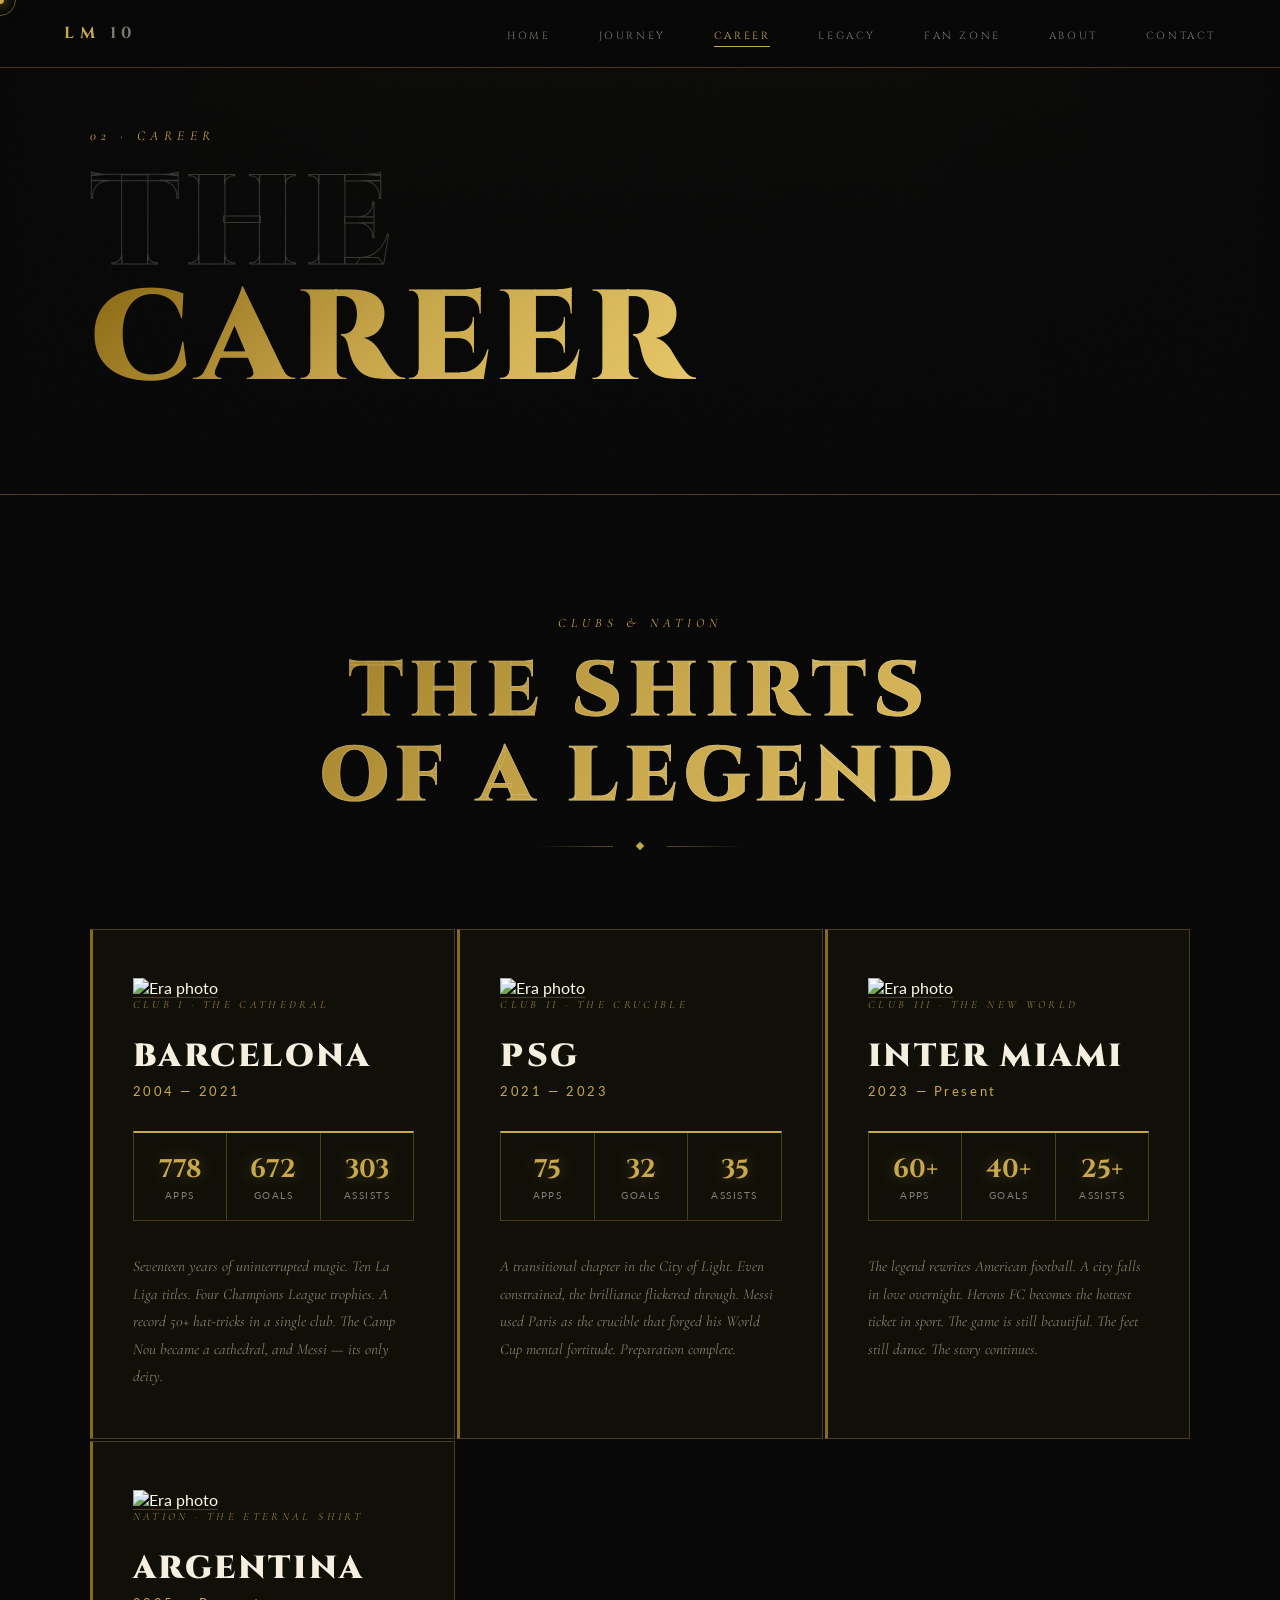
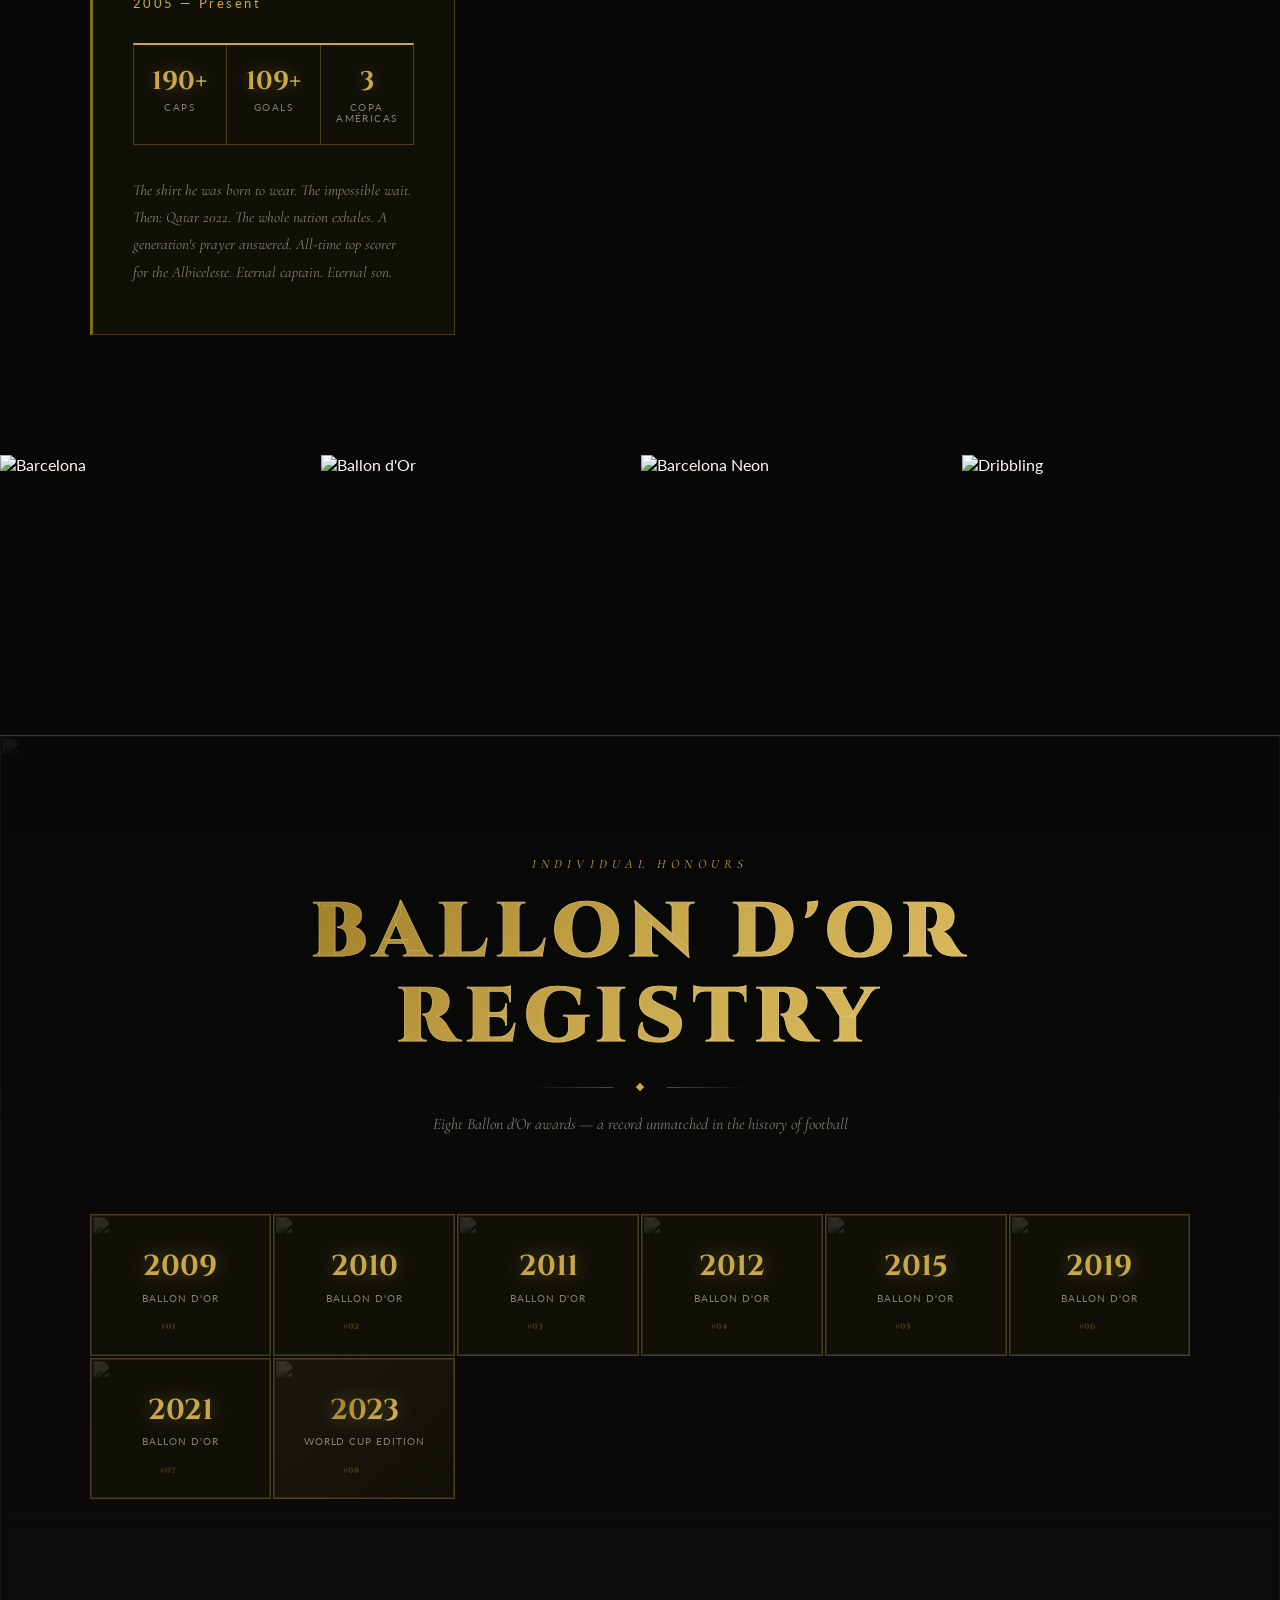
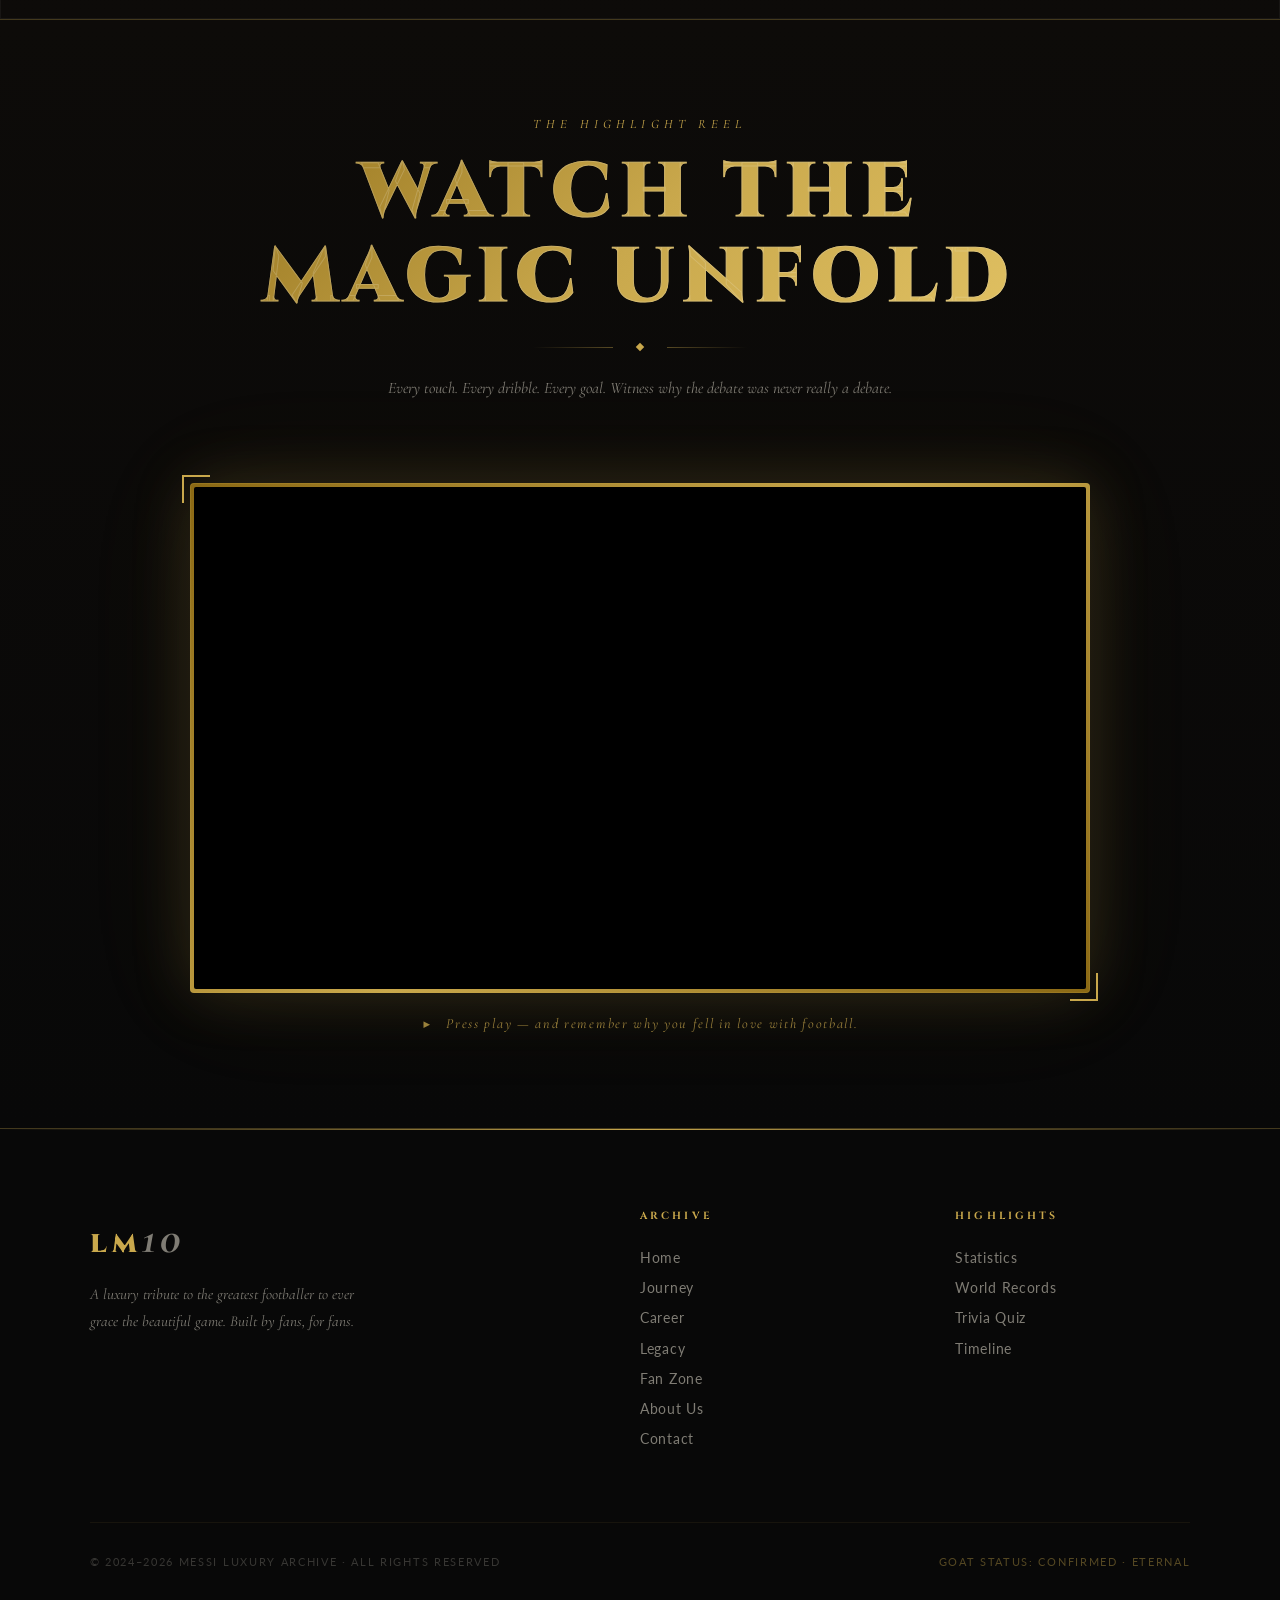
==== career.html @ ee9413f3 "Add files via upload" ====
<!DOCTYPE html>
<html lang="en">
<head>
<meta charset="UTF-8">
<meta name="viewport" content="width=device-width, initial-scale=1.0">
<title>Career — MESSI: The Eternal King</title>
<link rel="preconnect" href="https://fonts.googleapis.com">
<link rel="preconnect" href="https://fonts.gstatic.com" crossorigin>
<link rel="stylesheet" href="style.css">
<style>
/* ── PAGE HERO ─────────────────────────────────── */
.page-hero {
  min-height: 55vh;
  display: flex;
  align-items: flex-end;
  padding: 120px 7% 6rem;
  position: relative;
  background: linear-gradient(180deg, rgba(201,168,76,0.04) 0%, transparent 100%);
  border-bottom: 1px solid var(--gold-border);
}
.page-hero::before {
  content: 'II';
  position: absolute;
  bottom: -0.15em; left: 5%;
  font-family: var(--ff-heading);
  font-size: 28vw;
  font-weight: 900;
  color: transparent;
  -webkit-text-stroke: 1px rgba(201,168,76,0.04);
  line-height: 1;
  pointer-events: none;
}
.page-hero-inner { position: relative; z-index: 2; }
.page-eyebrow {
  font-family: var(--ff-display);
  font-style: italic;
  font-size: 0.85rem;
  color: var(--gold);
  letter-spacing: 0.4em;
  text-transform: uppercase;
  display: block;
  margin-bottom: 1.5rem;
}
.page-title {
  font-family: var(--ff-heading);
  font-size: clamp(3.5rem, 10vw, 9rem);
  font-weight: 900;
  letter-spacing: 0.05em;
  text-transform: uppercase;
  line-height: 0.9;
}
.page-title span {
  display: block;
  background: linear-gradient(135deg, var(--gold-deep), var(--gold), var(--gold-bright));
  -webkit-background-clip: text;
  -webkit-text-fill-color: transparent;
  background-clip: text;
}
.page-title .outline {
  background: none;
  -webkit-text-fill-color: transparent;
  -webkit-text-stroke: 1px rgba(245,239,223,0.2);
}

/* ── CLUBS GRID ─────────────────────────────────── */
.clubs-section { background: var(--obsidian); }
.clubs-grid {
  display: grid;
  grid-template-columns: repeat(auto-fit, minmax(300px, 1fr));
  gap: 2px;
}
.club-card {
  background: var(--panel);
  border: 1px solid var(--gold-border);
  border-left: 3px solid var(--gold-deep);
  padding: 3rem 2.5rem;
  position: relative;
  overflow: hidden;
  transition: var(--transition);
}
.club-card::before {
  content: '';
  position: absolute;
  inset: 0;
  background: linear-gradient(135deg, rgba(201,168,76,0.05) 0%, transparent 50%);
  opacity: 0;
  transition: opacity 0.45s;
}
.club-card::after {
  content: '';
  position: absolute;
  left: 0; top: 0; bottom: 0;
  width: 6px;
  background: linear-gradient(180deg, var(--gold-deep), var(--gold-bright));
  transform: scaleY(0);
  transform-origin: top;
  transition: transform 0.5s ease;
}
.club-card:hover { transform: translateX(5px); border-color: rgba(201,168,76,0.4); }
.club-card:hover::before { opacity: 1; }
.club-card:hover::after { transform: scaleY(1); }
.club-badge {
  font-family: var(--ff-display);
  font-style: italic;
  font-size: 0.7rem;
  color: var(--gold);
  letter-spacing: 0.3em;
  text-transform: uppercase;
  display: block;
  margin-bottom: 1.5rem;
  opacity: 0.7;
}
.club-name {
  font-family: var(--ff-heading);
  font-size: 2rem;
  font-weight: 900;
  letter-spacing: 0.08em;
  color: var(--ivory);
  text-transform: uppercase;
  margin-bottom: 0.3rem;
}
.club-years {
  font-family: var(--ff-body);
  font-size: 0.8rem;
  color: var(--gold);
  letter-spacing: 0.2em;
  margin-bottom: 2rem;
}
.club-stats {
  display: flex;
  gap: 0;
  margin-bottom: 2rem;
  border: 1px solid var(--gold-border);
  border-top: 2px solid var(--gold);
}
.club-stat {
  flex: 1;
  text-align: center;
  padding: 1.2rem 0.5rem;
  border-right: 1px solid var(--gold-border);
}
.club-stat:last-child { border-right: none; }
.cs-val {
  font-family: var(--ff-heading);
  font-size: 1.6rem;
  font-weight: 700;
  color: var(--gold);
  display: block;
  filter: drop-shadow(0 0 8px rgba(201,168,76,0.3));
}
.cs-lbl {
  font-family: var(--ff-body);
  font-size: 0.6rem;
  color: var(--ivory-dim);
  letter-spacing: 0.15em;
  text-transform: uppercase;
  display: block;
  margin-top: 0.2rem;
}
.club-desc {
  font-family: var(--ff-display);
  font-style: italic;
  font-size: 0.95rem;
  color: var(--ivory-dim);
  line-height: 1.8;
}

/* ── AWARDS SECTION ─────────────────────────────── */
.awards-section {
  background: linear-gradient(180deg, var(--obsidian) 0%, var(--deep) 100%);
  border-top: 1px solid var(--gold-border);
}
.awards-matrix {
  display: grid;
  grid-template-columns: repeat(auto-fill, minmax(160px, 1fr));
  gap: 2px;
  margin-top: 1rem;
}
.award-cell {
  background: var(--panel);
  border: 1px solid var(--gold-border);
  padding: 2rem 1.5rem;
  text-align: center;
  position: relative;
  transition: var(--transition);
  overflow: hidden;
}
.award-cell::before {
  content: '';
  position: absolute;
  inset: 0;
  background: linear-gradient(135deg, rgba(201,168,76,0.08) 0%, transparent 60%);
  opacity: 0;
  transition: opacity 0.4s;
}
.award-cell:hover {
  border-color: var(--gold);
  box-shadow: 0 0 40px rgba(201,168,76,0.12);
  transform: translateY(-4px);
}
.award-cell:hover::before { opacity: 1; }
.award-year {
  font-family: var(--ff-heading);
  font-size: 1.8rem;
  font-weight: 700;
  color: var(--gold);
  display: block;
  filter: drop-shadow(0 0 10px rgba(201,168,76,0.4));
}
.award-name {
  font-family: var(--ff-body);
  font-size: 0.6rem;
  color: var(--ivory-dim);
  letter-spacing: 0.1em;
  text-transform: uppercase;
  display: block;
  margin-top: 0.4rem;
}
.award-num {
  position: absolute;
  top: 0.6rem; right: 0.8rem;
  font-family: var(--ff-heading);
  font-size: 0.5rem;
  color: rgba(201,168,76,0.25);
  font-weight: 900;
}
.award-cell.special {
  background: linear-gradient(135deg, rgba(201,168,76,0.08) 0%, var(--panel) 100%);
}
.award-cell.special .award-year {
  background: linear-gradient(135deg, var(--gold-deep), var(--gold-bright));
  -webkit-background-clip: text;
  -webkit-text-fill-color: transparent;
  background-clip: text;
}
.award-bg-img {
  position: absolute;
  inset: 0;
  width: 100%;
  height: 100%;
  object-fit: cover;
  object-position: center top;
  opacity: 0.12;
  filter: grayscale(40%) contrast(1.1);
  transition: opacity 0.4s;
  z-index: 0;
}
.award-cell:hover .award-bg-img { opacity: 0.22; }
.award-cell .award-year,
.award-cell .award-name,
.award-cell .award-num { position: relative; z-index: 1; }

@media (max-width: 768px) {
  .clubs-grid { grid-template-columns: 1fr; }
  .awards-matrix { grid-template-columns: repeat(auto-fill, minmax(120px, 1fr)); }
}

/* ── VIDEO SECTION ──────────────────────────────────────────── */
.video-section {
  background: linear-gradient(180deg, var(--deep) 0%, var(--obsidian) 100%);
  border-top: 1px solid var(--gold-border);
  padding: 6rem 7%;
}

.video-sub {
  font-family: var(--ff-display);
  font-style: italic;
  font-size: 1rem;
  color: var(--ivory-dim);
  margin-top: 1.5rem;
  max-width: 560px;
  margin-left: auto;
  margin-right: auto;
  text-align: center;
  line-height: 1.8;
}

.video-wrapper {
  max-width: 900px;
  margin: 3.5rem auto 0;
}

.video-frame-border {
  position: relative;
  padding: 4px;                              /* gold border gap */
  background: linear-gradient(135deg, var(--gold-deep), var(--gold), var(--gold-deep));
  border-radius: 4px;
  box-shadow:
    0 0 60px rgba(201,168,76,0.18),
    0 0 120px rgba(201,168,76,0.07),
    inset 0 0 0 1px rgba(201,168,76,0.2);
}

.video-frame-border::before {                /* corner accent — top-left */
  content: '';
  position: absolute;
  top: -8px; left: -8px;
  width: 28px; height: 28px;
  border-top: 2px solid var(--gold);
  border-left: 2px solid var(--gold);
}
.video-frame-border::after {                 /* corner accent — bottom-right */
  content: '';
  position: absolute;
  bottom: -8px; right: -8px;
  width: 28px; height: 28px;
  border-bottom: 2px solid var(--gold);
  border-right: 2px solid var(--gold);
}

.video-frame-border iframe {
  display: block;
  width: 100%;
  aspect-ratio: 16 / 9;
  background: #000;
  border-radius: 2px;
}

.video-caption {
  font-family: var(--ff-display);
  font-style: italic;
  font-size: 0.88rem;
  color: var(--gold);
  letter-spacing: 0.12em;
  text-align: center;
  margin-top: 1.4rem;
  opacity: 0.75;
}

@media (max-width: 768px) {
  .video-section { padding: 4rem 5%; }
}
</style>
</head>
<body>

<div id="lux-cursor"></div>
<div id="lux-cursor-ring"></div>

<nav id="main-nav">
  <a href="index.html" class="nav-brand">LM <em>10</em></a>
  <ul class="nav-links" id="nav-links">
    <li><a href="index.html">Home</a></li>
    <li><a href="journey.html">Journey</a></li>
    <li><a href="career.html" class="active">Career</a></li>
    <li><a href="legacy.html">Legacy</a></li>
    <li><a href="fanzone.html">Fan Zone</a></li>
    <li><a href="about.html">About</a></li>
    <li><a href="contact.html">Contact</a></li>
  </ul>
  <button class="nav-toggle" id="nav-toggle" aria-label="Menu">
    <svg fill="none" viewBox="0 0 24 24"><path stroke-linecap="round" stroke-linejoin="round" stroke-width="2" d="M4 6h16M4 12h16M4 18h16"/></svg>
  </button>
</nav>

<!-- Page Hero -->
<div class="page-hero">
  <div class="page-hero-img">
    <img src="assets/images/barcelona-jersey-display.jpg" alt="" aria-hidden="true">
  </div>
  <div class="page-hero-inner">
    <span class="page-eyebrow">02 · Career</span>
    <h1 class="page-title">
      <span class="outline">The</span>
      <span>Career</span>
    </h1>
  </div>
</div>

<!-- Clubs -->
<section class="clubs-section">
  <div class="section-header reveal">
    <span class="section-number">Clubs & Nation</span>
    <h2 class="section-title">The Shirts<br>of a Legend<div class="fill-text">The Shirts<br>of a Legend</div></h2>
    <div class="ornament-divider"><div class="orn-line"></div><div class="orn-diamond"></div><div class="orn-line"></div></div>
  </div>

  <div class="clubs-grid">
    <div class="club-card reveal">
      <img src="assets/images/messi-barcelona-celebration.jpg" alt="Era photo" class="club-photo" loading="lazy">

      <span class="club-badge">Club I · The Cathedral</span>
      <div class="club-name">Barcelona</div>
      <div class="club-years">2004 — 2021</div>
      <div class="club-stats">
        <div class="club-stat"><span class="cs-val">778</span><span class="cs-lbl">Apps</span></div>
        <div class="club-stat"><span class="cs-val">672</span><span class="cs-lbl">Goals</span></div>
        <div class="club-stat"><span class="cs-val">303</span><span class="cs-lbl">Assists</span></div>
      </div>
      <p class="club-desc">Seventeen years of uninterrupted magic. Ten La Liga titles. Four Champions League trophies. A record 50+ hat-tricks in a single club. The Camp Nou became a cathedral, and Messi — its only deity.</p>
    </div>

    <div class="club-card reveal">
      <img src="assets/images/messi-psg.jpg" alt="Era photo" class="club-photo" loading="lazy">

      <span class="club-badge">Club II · The Crucible</span>
      <div class="club-name">PSG</div>
      <div class="club-years">2021 — 2023</div>
      <div class="club-stats">
        <div class="club-stat"><span class="cs-val">75</span><span class="cs-lbl">Apps</span></div>
        <div class="club-stat"><span class="cs-val">32</span><span class="cs-lbl">Goals</span></div>
        <div class="club-stat"><span class="cs-val">35</span><span class="cs-lbl">Assists</span></div>
      </div>
      <p class="club-desc">A transitional chapter in the City of Light. Even constrained, the brilliance flickered through. Messi used Paris as the crucible that forged his World Cup mental fortitude. Preparation complete.</p>
    </div>

    <div class="club-card reveal">
      <img src="assets/images/messi-inter-miami.webp" alt="Era photo" class="club-photo" loading="lazy">

      <span class="club-badge">Club III · The New World</span>
      <div class="club-name">Inter Miami</div>
      <div class="club-years">2023 — Present</div>
      <div class="club-stats">
        <div class="club-stat"><span class="cs-val">60+</span><span class="cs-lbl">Apps</span></div>
        <div class="club-stat"><span class="cs-val">40+</span><span class="cs-lbl">Goals</span></div>
        <div class="club-stat"><span class="cs-val">25+</span><span class="cs-lbl">Assists</span></div>
      </div>
      <p class="club-desc">The legend rewrites American football. A city falls in love overnight. Herons FC becomes the hottest ticket in sport. The game is still beautiful. The feet still dance. The story continues.</p>
    </div>

    <div class="club-card reveal">
      <img src="assets/images/messi-argentina-2.jpg" alt="Era photo" class="club-photo" loading="lazy">

      <span class="club-badge">Nation · The Eternal Shirt</span>
      <div class="club-name">Argentina</div>
      <div class="club-years">2005 — Present</div>
      <div class="club-stats">
        <div class="club-stat"><span class="cs-val">190+</span><span class="cs-lbl">Caps</span></div>
        <div class="club-stat"><span class="cs-val">109+</span><span class="cs-lbl">Goals</span></div>
        <div class="club-stat"><span class="cs-val">3</span><span class="cs-lbl">Copa Américas</span></div>
      </div>
      <p class="club-desc">The shirt he was born to wear. The impossible wait. Then: Qatar 2022. The whole nation exhales. A generation's prayer answered. All-time top scorer for the Albiceleste. Eternal captain. Eternal son.</p>
    </div>
  </div>
</section>

<!-- Ballon d'Or -->

<!-- Image Strip -->
<div class="image-strip">
  <div class="image-strip-item">
    <img src="assets/images/messi-barcelona-portrait.jpg" alt="Barcelona" loading="lazy">
  </div>
  <div class="image-strip-item">
    <img src="assets/images/messi-barcelona-splatter.jpg" alt="Ballon d'Or" loading="lazy">
  </div>
  <div class="image-strip-item">
    <img src="assets/images/messi-barcelona-neon.jpg" alt="Barcelona Neon" loading="lazy">
  </div>
  <div class="image-strip-item">
    <img src="assets/images/messi-barcelona-dribble.jpg" alt="Dribbling" loading="lazy">
  </div>
</div>

<section class="awards-section" style="position:relative;overflow:hidden;">
  <div class="bg-img" style="position:absolute;inset:0;z-index:0;">
    <img src="assets/images/messi-red-dramatic.jpg" alt="" aria-hidden="true" loading="lazy" style="width:100%;height:100%;object-fit:cover;opacity:0.06;filter:grayscale(20%);">
  </div>
  <div class="section-header reveal">
    <span class="section-number">Individual Honours</span>
    <h2 class="section-title">Ballon d'Or<br>Registry<div class="fill-text">Ballon d'Or<br>Registry</div></h2>
    <div class="ornament-divider"><div class="orn-line"></div><div class="orn-diamond"></div><div class="orn-line"></div></div>
    <p style="font-family:var(--ff-display);font-style:italic;color:var(--ivory-dim);margin-top:1.5rem;font-size:1rem;">Eight Ballon d'Or awards — a record unmatched in the history of football</p>
  </div>

  <div class="awards-matrix reveal">
    <div class="award-cell"><img class="award-bg-img" src="assets/images/messi2009.jpeg" alt="" aria-hidden="true" loading="lazy"><span class="award-year">2009</span><span class="award-name">Ballon d'Or</span><span class="award-num">#01</span></div>
    <div class="award-cell"><img class="award-bg-img" src="assets/images/messi2010.jpeg" alt="" aria-hidden="true" loading="lazy"><span class="award-year">2010</span><span class="award-name">Ballon d'Or</span><span class="award-num">#02</span></div>
    <div class="award-cell"><img class="award-bg-img" src="assets/images/messi2011.jpeg" alt="" aria-hidden="true" loading="lazy"><span class="award-year">2011</span><span class="award-name">Ballon d'Or</span><span class="award-num">#03</span></div>
    <div class="award-cell"><img class="award-bg-img" src="assets/images/messi2012.jpeg" alt="" aria-hidden="true" loading="lazy"><span class="award-year">2012</span><span class="award-name">Ballon d'Or</span><span class="award-num">#04</span></div>
    <div class="award-cell"><img class="award-bg-img" src="assets/images/messi2015.jpeg" alt="" aria-hidden="true" loading="lazy"><span class="award-year">2015</span><span class="award-name">Ballon d'Or</span><span class="award-num">#05</span></div>
    <div class="award-cell"><img class="award-bg-img" src="assets/images/messi2019.jpeg" alt="" aria-hidden="true" loading="lazy"><span class="award-year">2019</span><span class="award-name">Ballon d'Or</span><span class="award-num">#06</span></div>
    <div class="award-cell"><img class="award-bg-img" src="assets/images/messi2021.jpeg" alt="" aria-hidden="true" loading="lazy"><span class="award-year">2021</span><span class="award-name">Ballon d'Or</span><span class="award-num">#07</span></div>
    <div class="award-cell special"><img class="award-bg-img" src="assets/images/messi2023.jpeg" alt="" aria-hidden="true" loading="lazy"><span class="award-year">2023</span><span class="award-name">World Cup Edition</span><span class="award-num">#08</span></div>
  </div>
</section>

<!-- ── VIDEO SECTION ─────────────────────────────────────────── -->
<section class="video-section reveal">
  <div class="section-header">
    <span class="section-number">The Highlight Reel</span>
    <h2 class="section-title">Watch the<br>Magic Unfold<div class="fill-text">Watch the<br>Magic Unfold</div></h2>
    <div class="ornament-divider"><div class="orn-line"></div><div class="orn-diamond"></div><div class="orn-line"></div></div>
    <p class="video-sub">Every touch. Every dribble. Every goal. Witness why the debate was never really a debate.</p>
  </div>

  <div class="video-wrapper">
    <div class="video-frame-border">
      <iframe
        src="https://youtu.be/nFg0N_JesWs?si=gTcQYb2B9XAfRu94"
        title="Messi — The Highlight Reel"
        frameborder="0"
        allow="accelerometer; clipboard-write; encrypted-media; gyroscope; picture-in-picture; web-share"
        allowfullscreen
        loading="lazy">
      </iframe>
    </div>
    <p class="video-caption">▶ &nbsp; Press play — and remember why you fell in love with football.</p>
  </div>
</section>

<!-- Footer -->
<footer>
  <div class="footer-grid">
    <div>
      <div class="footer-brand">LM<span style="font-size:1.8em;color:var(--ivory-dim);font-family:var(--ff-display);font-style:italic;">10</span></div>
      <p class="footer-desc">A luxury tribute to the greatest footballer to ever grace the beautiful game. Built by fans, for fans.</p>
    </div>
    <div class="footer-col">
      <h4>Archive</h4>
      <ul>
        <li><a href="index.html">Home</a></li>
        <li><a href="journey.html">Journey</a></li>
        <li><a href="career.html">Career</a></li>
        <li><a href="legacy.html">Legacy</a></li>
        <li><a href="fanzone.html">Fan Zone</a></li>
        <li><a href="about.html">About Us</a></li>
        <li><a href="contact.html">Contact</a></li>
      </ul>
    </div>
    <div class="footer-col">
      <h4>Highlights</h4>
      <ul>
        <li><a href="career.html">Statistics</a></li>
        <li><a href="legacy.html">World Records</a></li>
        <li><a href="fanzone.html">Trivia Quiz</a></li>
        <li><a href="journey.html">Timeline</a></li>
      </ul>
    </div>
  </div>
  <div class="footer-bottom">
    <span class="footer-copy">© 2024–2026 Messi Luxury Archive · All Rights Reserved</span>
    <span class="footer-sig">GOAT Status: Confirmed · Eternal</span>
  </div>
</footer>

<script src="script.js"></script>
</body>
</html>
---- style.css ----
/* ============================================================
   MESSI — THE ETERNAL KING  |  Luxury Theme
   Palette: Deep Obsidian · Champagne Gold · Ivory · Crimson
   Fonts: Cormorant Garamond (display) + Cinzel (headings) + Lato (body)
   ============================================================ */

@import url('https://fonts.googleapis.com/css2?family=Cinzel:wght@400;600;700;900&family=Cormorant+Garamond:ital,wght@0,300;0,400;0,600;1,300;1,400;1,600&family=Lato:wght@300;400;700&display=swap');

/* ── CSS VARIABLES ─────────────────────────────────────────── */
:root {
  --gold:        #C9A84C;
  --gold-bright: #E8C96A;
  --gold-deep:   #8B6914;
  --gold-pale:   rgba(201,168,76,0.12);
  --gold-border: rgba(201,168,76,0.3);
  --obsidian:    #080808;
  --deep:        #0D0B09;
  --panel:       #111008;
  --panel-alt:   #141209;
  --ivory:       #F5EFDF;
  --ivory-dim:   rgba(245,239,223,0.5);
  --ivory-faint: rgba(245,239,223,0.2);
  --crimson:     #8B1A1A;
  --crimson-bright: #C0392B;

  --ff-display: 'Cormorant Garamond', serif;
  --ff-heading: 'Cinzel', serif;
  --ff-body:    'Lato', sans-serif;

  --shadow-gold: 0 0 40px rgba(201,168,76,0.15), 0 0 80px rgba(201,168,76,0.05);
  --transition:  all 0.45s cubic-bezier(0.23, 1, 0.32, 1);
}

/* ── RESET & BASE ───────────────────────────────────────────── */
*, *::before, *::after { margin: 0; padding: 0; box-sizing: border-box; }
html { scroll-behavior: smooth; overflow-x: hidden; font-size: 16px; }

body {
  font-family: var(--ff-body);
  background: var(--obsidian);
  color: var(--ivory);
  overflow-x: hidden;
  cursor: none;
}

/* ── LUXURY CURSOR ──────────────────────────────────────────── */
#lux-cursor {
  position: fixed;
  width: 8px; height: 8px;
  background: var(--gold);
  border-radius: 50%;
  pointer-events: none;
  z-index: 99999;
  transform: translate(-50%, -50%);
  transition: transform 0.1s ease, background 0.2s;
  box-shadow: 0 0 12px var(--gold), 0 0 24px rgba(201,168,76,0.4);
}
#lux-cursor-ring {
  position: fixed;
  width: 32px; height: 32px;
  border: 1px solid rgba(201,168,76,0.5);
  border-radius: 50%;
  pointer-events: none;
  z-index: 99998;
  transform: translate(-50%, -50%);
  transition: transform 0.18s ease, width 0.3s, height 0.3s;
}
body.cursor-hover #lux-cursor { transform: translate(-50%,-50%) scale(2.5); }
body.cursor-hover #lux-cursor-ring { width: 56px; height: 56px; }

/* ── MARBLE GRAIN OVERLAY ────────────────────────────────────── */
body::after {
  content: '';
  position: fixed;
  inset: 0;
  background-image: url("data:image/svg+xml,%3Csvg viewBox='0 0 512 512' xmlns='http://www.w3.org/2000/svg'%3E%3Cfilter id='n'%3E%3CfeTurbulence type='fractalNoise' baseFrequency='0.75' numOctaves='4' stitchTiles='stitch'/%3E%3C/filter%3E%3Crect width='100%25' height='100%25' filter='url(%23n)' opacity='0.03'/%3E%3C/svg%3E");
  pointer-events: none;
  z-index: 9997;
  opacity: 0.4;
}

/* ── PRELOADER ──────────────────────────────────────────────── */
#preloader {
  position: fixed;
  inset: 0;
  background: var(--obsidian);
  z-index: 99990;
  display: flex;
  align-items: center;
  justify-content: center;
  flex-direction: column;
  gap: 2.5rem;
  transition: opacity 1.2s ease;
}
.pre-crest {
  font-family: var(--ff-heading);
  font-size: clamp(3rem, 10vw, 7rem);
  font-weight: 900;
  letter-spacing: 0.3em;
  color: transparent;
  -webkit-text-stroke: 1px var(--gold);
  text-shadow: 0 0 60px rgba(201,168,76,0.2);
  animation: shimmerPulse 3s ease-in-out infinite;
}
@keyframes shimmerPulse {
  0%, 100% { text-shadow: 0 0 60px rgba(201,168,76,0.2); }
  50%       { text-shadow: 0 0 100px rgba(201,168,76,0.5), 0 0 40px rgba(201,168,76,0.3); }
}
.pre-ornament {
  display: flex;
  align-items: center;
  gap: 1.5rem;
  width: min(500px, 90vw);
}
.pre-ornament-line {
  flex: 1;
  height: 1px;
  background: linear-gradient(90deg, transparent, var(--gold), transparent);
  opacity: 0.4;
}
.pre-ornament-diamond {
  width: 8px; height: 8px;
  background: var(--gold);
  transform: rotate(45deg);
  box-shadow: 0 0 12px var(--gold);
}
.pre-tagline {
  font-family: var(--ff-display);
  font-style: italic;
  font-size: clamp(0.9rem, 2vw, 1.2rem);
  color: var(--ivory-dim);
  letter-spacing: 0.25em;
  text-transform: uppercase;
}
.pre-bar-track {
  width: min(400px, 80vw);
  height: 1px;
  background: rgba(201,168,76,0.15);
  position: relative;
}
.pre-bar-fill {
  height: 100%;
  background: linear-gradient(90deg, var(--gold-deep), var(--gold), var(--gold-bright));
  width: 0%;
  transition: width 0.08s linear;
  box-shadow: 0 0 10px var(--gold);
}

/* ── NAVIGATION ─────────────────────────────────────────────── */
nav {
  position: fixed;
  top: 0; left: 0; width: 100%;
  z-index: 1000;
  padding: 1.4rem 5%;
  display: flex;
  align-items: center;
  justify-content: space-between;
  background: rgba(8,8,8,0.85);
  backdrop-filter: blur(24px);
  border-bottom: 1px solid var(--gold-border);
  transition: var(--transition);
}
nav.scrolled {
  padding: 1rem 5%;
  background: rgba(8,8,8,0.96);
}
.nav-brand {
  font-family: var(--ff-heading);
  font-weight: 700;
  font-size: 1rem;
  letter-spacing: 0.35em;
  color: var(--gold);
  text-decoration: none;
  text-transform: uppercase;
}
.nav-brand em {
  font-style: normal;
  color: var(--ivory-dim);
  font-size: 1em;
}
.nav-links {
  display: flex;
  gap: 3rem;
  list-style: none;
}
.nav-links a {
  font-family: var(--ff-heading);
  font-size: 0.65rem;
  color: var(--ivory-dim);
  text-decoration: none;
  letter-spacing: 0.25em;
  text-transform: uppercase;
  transition: color 0.3s;
  position: relative;
}
.nav-links a::after {
  content: '';
  position: absolute;
  bottom: -4px; left: 0;
  width: 0; height: 1px;
  background: var(--gold);
  transition: width 0.35s ease;
}
.nav-links a:hover { color: var(--gold); }
.nav-links a:hover::after { width: 100%; }
.nav-links a.active { color: var(--gold); }
.nav-links a.active::after { width: 100%; }

.nav-toggle {
  display: none;
  background: none;
  border: 1px solid var(--gold-border);
  padding: 0.5rem;
  cursor: pointer;
}
.nav-toggle svg { width: 20px; height: 20px; stroke: var(--gold); }

/* ── SECTION COMMONS ─────────────────────────────────────────── */
section {
  position: relative;
  z-index: 1;
  padding: 120px 7%;
}

.section-header {
  margin-bottom: 5rem;
  text-align: center;
  position: relative;
}
.section-number {
  font-family: var(--ff-display);
  font-style: italic;
  font-size: 0.8rem;
  color: var(--gold);
  letter-spacing: 0.4em;
  text-transform: uppercase;
  display: block;
  margin-bottom: 1.2rem;
}
.section-title {
  font-family: var(--ff-heading);
  font-size: clamp(2.5rem, 6vw, 5rem);
  font-weight: 900;
  letter-spacing: 0.1em;
  text-transform: uppercase;
  color: transparent;
  -webkit-text-stroke: 1px rgba(245,239,223,0.2);
  position: relative;
  line-height: 1.1;
}
.section-title .fill-text {
  position: absolute;
  top: 0; left: 0;
  background: linear-gradient(135deg, var(--gold-deep), var(--gold), var(--gold-bright));
  -webkit-background-clip: text;
  -webkit-text-fill-color: transparent;
  background-clip: text;
  width: 0%;
  overflow: hidden;
  white-space: nowrap;
  transition: width 1.4s cubic-bezier(0.23,1,0.32,1);
}
.section-title.revealed .fill-text { width: 100%; }

.ornament-divider {
  display: flex;
  align-items: center;
  justify-content: center;
  gap: 1.5rem;
  margin-top: 1.5rem;
}
.ornament-divider .orn-line {
  width: 80px; height: 1px;
  background: linear-gradient(90deg, transparent, var(--gold));
  opacity: 0.4;
}
.ornament-divider .orn-line:last-child {
  background: linear-gradient(90deg, var(--gold), transparent);
}
.ornament-divider .orn-diamond {
  width: 6px; height: 6px;
  background: var(--gold);
  transform: rotate(45deg);
}

/* Reveal animation */
.reveal {
  opacity: 0;
  transform: translateY(40px);
  transition: opacity 0.9s ease, transform 0.9s ease;
}
.reveal.visible { opacity: 1; transform: translateY(0); }

/* ── FOOTER ─────────────────────────────────────────────────── */
footer {
  position: relative;
  padding: 5rem 7% 2.5rem;
  border-top: 1px solid var(--gold-border);
  background: var(--obsidian);
}
footer::before {
  content: '';
  position: absolute;
  top: 0; left: 0; right: 0;
  height: 1px;
  background: linear-gradient(90deg, transparent, var(--gold), transparent);
}
.footer-grid {
  display: grid;
  grid-template-columns: 2fr 1fr 1fr;
  gap: 5rem;
  margin-bottom: 4rem;
}
.footer-brand {
  font-family: var(--ff-heading);
  font-size: 1.6rem;
  font-weight: 900;
  letter-spacing: 0.2em;
  color: var(--gold);
  margin-bottom: 1rem;
}
.footer-brand sup {
  font-size: 0.5em;
  color: var(--ivory-dim);
  font-family: var(--ff-display);
  font-style: italic;
  vertical-align: top;
  margin-top: 0.4em;
}
.footer-desc {
  font-family: var(--ff-display);
  font-style: italic;
  font-size: 0.95rem;
  color: var(--ivory-dim);
  line-height: 1.8;
  max-width: 280px;
}
.footer-col h4 {
  font-family: var(--ff-heading);
  font-size: 0.65rem;
  letter-spacing: 0.3em;
  text-transform: uppercase;
  color: var(--gold);
  margin-bottom: 1.5rem;
}
.footer-col ul { list-style: none; }
.footer-col ul li { margin-bottom: 0.7rem; }
.footer-col ul li a {
  font-family: var(--ff-body);
  font-size: 0.9rem;
  color: var(--ivory-dim);
  text-decoration: none;
  letter-spacing: 0.05em;
  transition: color 0.3s;
}
.footer-col ul li a:hover { color: var(--gold); }
.footer-bottom {
  display: flex;
  justify-content: space-between;
  align-items: center;
  padding-top: 2rem;
  border-top: 1px solid rgba(201,168,76,0.08);
}
.footer-copy, .footer-sig {
  font-family: var(--ff-body);
  font-size: 0.7rem;
  letter-spacing: 0.15em;
  color: var(--ivory-faint);
  text-transform: uppercase;
}
.footer-sig { color: rgba(201,168,76,0.4); }

/* ── RESPONSIVE ─────────────────────────────────────────────── */
@media (max-width: 900px) {
  .footer-grid { grid-template-columns: 1fr; gap: 3rem; }
  section { padding: 90px 5%; }
}
@media (max-width: 768px) {
  .nav-links { display: none; }
  .nav-toggle { display: block; }
  .nav-links.open {
    display: flex;
    flex-direction: column;
    position: fixed;
    top: 70px; left: 0; right: 0;
    background: rgba(8,8,8,0.97);
    padding: 2.5rem 5%;
    border-bottom: 1px solid var(--gold-border);
    gap: 2rem;
  }
  section { padding: 80px 5%; }
}

/* ============================================================
   IMAGE ENHANCEMENT STYLES — Added in Enhancement Pass
   ============================================================ */

/* ── HERO IMAGE INTEGRATION ─────────────────────── */
.hero-image-frame {
  position: absolute;
  inset: 0;
  overflow: hidden;
  z-index: 0;
}
.hero-image-frame img {
  width: 100%;
  height: 100%;
  object-fit: cover;
  object-position: center top;
  opacity: 0.22;
  filter: grayscale(30%) contrast(1.1);
  transform: scale(1.05);
  transition: transform 8s ease;
}
.hero-image-frame::after {
  content: '';
  position: absolute;
  inset: 0;
  background: radial-gradient(ellipse at center, transparent 20%, var(--obsidian) 80%),
              linear-gradient(180deg, var(--obsidian) 0%, transparent 20%, transparent 60%, var(--obsidian) 100%);
}

/* ── PAGE HERO IMAGE ─────────────────────────────── */
.page-hero-img {
  position: absolute;
  inset: 0;
  overflow: hidden;
}
.page-hero-img img {
  width: 100%;
  height: 100%;
  object-fit: cover;
  object-position: center 20%;
  opacity: 0.18;
  filter: grayscale(20%) contrast(1.15) brightness(0.85);
}
.page-hero-img::after {
  content: '';
  position: absolute;
  inset: 0;
  background: linear-gradient(180deg, rgba(8,8,8,0.3) 0%, var(--obsidian) 100%),
              linear-gradient(90deg, var(--obsidian) 0%, transparent 30%, transparent 70%, var(--obsidian) 100%);
}

/* ── PHOTO SHOWCASE ──────────────────────────────── */
.photo-showcase {
  padding: 80px 7%;
  background: var(--deep);
  border-top: 1px solid var(--gold-border);
  border-bottom: 1px solid var(--gold-border);
}
.photo-grid {
  display: grid;
  grid-template-columns: repeat(3, 1fr);
  gap: 2px;
  max-width: 1200px;
  margin: 0 auto;
}
.photo-item {
  position: relative;
  overflow: hidden;
  aspect-ratio: 4/3;
  cursor: pointer;
}
.photo-item img {
  width: 100%;
  height: 100%;
  object-fit: cover;
  filter: grayscale(15%) contrast(1.1);
  transition: transform 0.7s cubic-bezier(0.23, 1, 0.32, 1), filter 0.5s ease;
}
.photo-item::before {
  content: '';
  position: absolute;
  inset: 0;
  background: linear-gradient(180deg, transparent 40%, rgba(8,8,8,0.85) 100%);
  z-index: 1;
  transition: opacity 0.4s;
}
.photo-item::after {
  content: '';
  position: absolute;
  inset: 0;
  border: 1px solid var(--gold-border);
  z-index: 2;
  transition: border-color 0.4s;
}
.photo-item:hover img { transform: scale(1.08); filter: grayscale(0%) contrast(1.05); }
.photo-item:hover::after { border-color: rgba(201,168,76,0.6); }
.photo-caption {
  position: absolute;
  bottom: 0;
  left: 0;
  right: 0;
  padding: 1.5rem 1.5rem 1.2rem;
  z-index: 3;
  transform: translateY(6px);
  transition: transform 0.4s ease;
}
.photo-item:hover .photo-caption { transform: translateY(0); }
.photo-caption-label {
  font-family: var(--ff-heading);
  font-size: 0.55rem;
  letter-spacing: 0.3em;
  color: var(--gold);
  text-transform: uppercase;
  display: block;
  margin-bottom: 0.4rem;
}
.photo-caption-title {
  font-family: var(--ff-display);
  font-style: italic;
  font-size: 1.1rem;
  color: var(--ivory);
  line-height: 1.3;
}

/* ── TIMELINE IMAGE CARD ─────────────────────────── */
.t-card-img {
  width: 100%;
  height: 160px;
  object-fit: cover;
  margin-bottom: 1.5rem;
  border: 1px solid var(--gold-border);
  filter: grayscale(20%) contrast(1.1);
  transition: filter 0.4s;
}
.t-card:hover .t-card-img { filter: grayscale(0%); }

/* ── CLUB LOGO FRAME ─────────────────────────────── */
.club-photo {
  width: 100%;
  height: 200px;
  object-fit: cover;
  object-position: center 20%;
  filter: grayscale(30%) contrast(1.1);
  border-bottom: 1px solid var(--gold-border);
  transition: filter 0.4s ease;
}
.club-card:hover .club-photo { filter: grayscale(0%) contrast(1.05); }

/* ── CINEMATIC SECTION BG ────────────────────────── */
.cinematic-bg {
  position: relative;
  overflow: hidden;
}
.cinematic-bg .bg-img {
  position: absolute;
  inset: 0;
  z-index: 0;
}
.cinematic-bg .bg-img img {
  width: 100%;
  height: 100%;
  object-fit: cover;
  object-position: center;
  opacity: 0.08;
  filter: grayscale(30%);
}
.cinematic-bg > *:not(.bg-img) { position: relative; z-index: 1; }

/* ── FEATURED IMAGE STRIP ────────────────────────── */
.image-strip {
  display: flex;
  gap: 2px;
  overflow: hidden;
  height: 280px;
  margin: 0;
}
.image-strip-item {
  flex: 1;
  overflow: hidden;
  position: relative;
  cursor: pointer;
}
.image-strip-item img {
  width: 100%;
  height: 100%;
  object-fit: cover;
  object-position: center top;
  filter: grayscale(25%) contrast(1.1);
  transition: transform 0.7s cubic-bezier(0.23, 1, 0.32, 1), filter 0.5s, flex 0.5s;
}
.image-strip-item::after {
  content: '';
  position: absolute;
  inset: 0;
  background: linear-gradient(180deg, transparent 50%, rgba(8,8,8,0.9) 100%);
  z-index: 1;
}
.image-strip-item:hover img { transform: scale(1.07); filter: grayscale(0%); }

/* ── QUOTE BAND WITH BG ──────────────────────────── */
.quote-band-img {
  position: absolute;
  inset: 0;
  overflow: hidden;
}
.quote-band-img img {
  width: 100%;
  height: 100%;
  object-fit: cover;
  object-position: center 30%;
  opacity: 0.07;
  filter: grayscale(20%);
}

/* ── JOURNEY WORLD CUP HIGHLIGHT ─────────────────── */
.wc-highlight {
  position: relative;
  overflow: hidden;
  padding: 80px 7%;
  background: var(--panel);
  border-top: 1px solid var(--gold-border);
  border-bottom: 1px solid var(--gold-border);
}
.wc-highlight-bg {
  position: absolute;
  inset: 0;
}
.wc-highlight-bg img {
  width: 100%;
  height: 100%;
  object-fit: cover;
  object-position: center 20%;
  opacity: 0.15;
  filter: grayscale(10%);
}
.wc-highlight-bg::after {
  content: '';
  position: absolute;
  inset: 0;
  background: radial-gradient(ellipse at center, transparent 30%, var(--panel) 80%);
}
.wc-highlight-content {
  position: relative;
  z-index: 1;
  max-width: 800px;
  margin: 0 auto;
  text-align: center;
}
.wc-highlight-eyebrow {
  font-family: var(--ff-heading);
  font-size: 0.65rem;
  letter-spacing: 0.4em;
  color: var(--gold);
  text-transform: uppercase;
  display: block;
  margin-bottom: 1.5rem;
}
.wc-highlight-title {
  font-family: var(--ff-heading);
  font-size: clamp(2rem, 6vw, 5rem);
  font-weight: 900;
  text-transform: uppercase;
  letter-spacing: 0.05em;
  background: linear-gradient(135deg, var(--gold-deep), var(--gold), var(--gold-bright));
  -webkit-background-clip: text;
  -webkit-text-fill-color: transparent;
  background-clip: text;
  filter: drop-shadow(0 0 30px rgba(201,168,76,0.3));
  margin-bottom: 1.5rem;
}
.wc-highlight-text {
  font-family: var(--ff-display);
  font-style: italic;
  font-size: clamp(1rem, 2vw, 1.4rem);
  color: var(--ivory-dim);
  line-height: 1.7;
}

/* ── RESPONSIVE IMAGES ───────────────────────────── */
@media (max-width: 768px) {
  .photo-grid { grid-template-columns: repeat(2, 1fr); }
  .image-strip { height: 200px; }
  .club-photo { height: 160px; }
  .t-card-img { height: 120px; }
}
@media (max-width: 480px) {
  .photo-grid { grid-template-columns: 1fr; }
  .image-strip { height: 160px; }
}
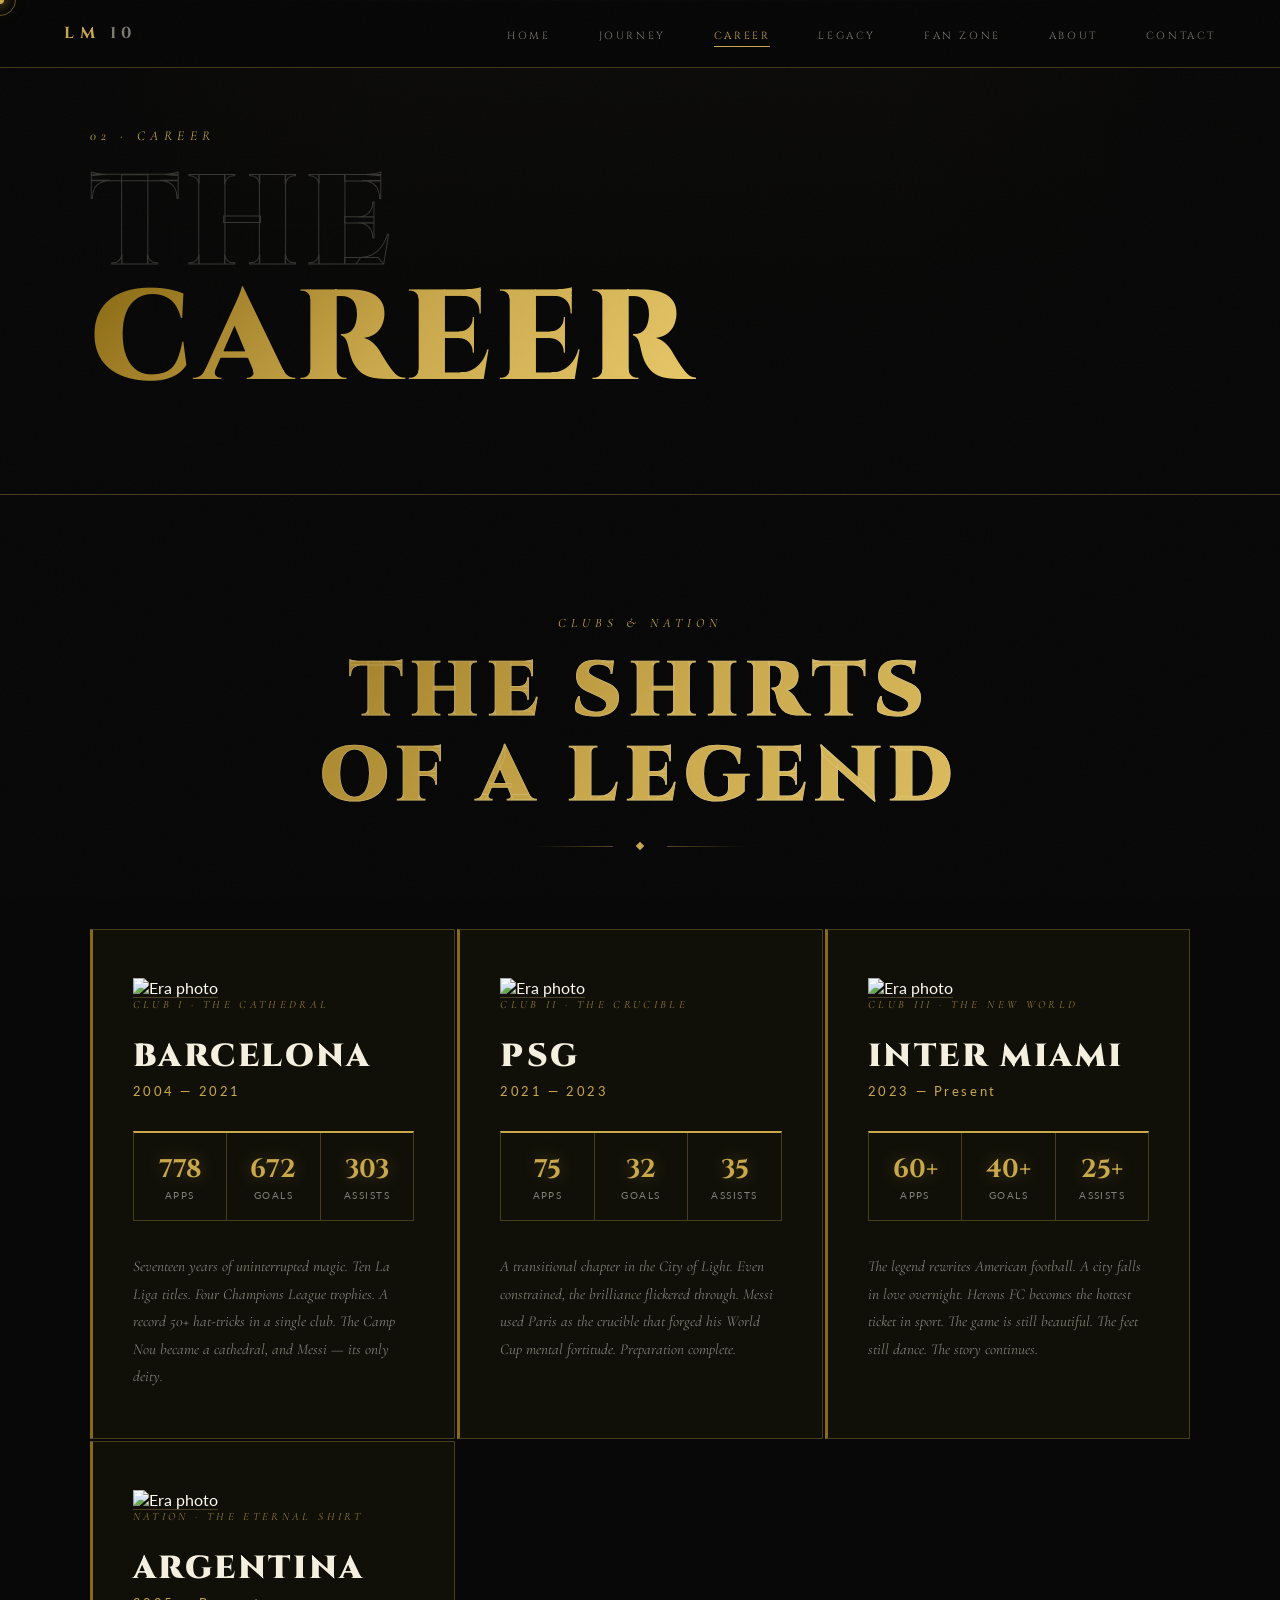
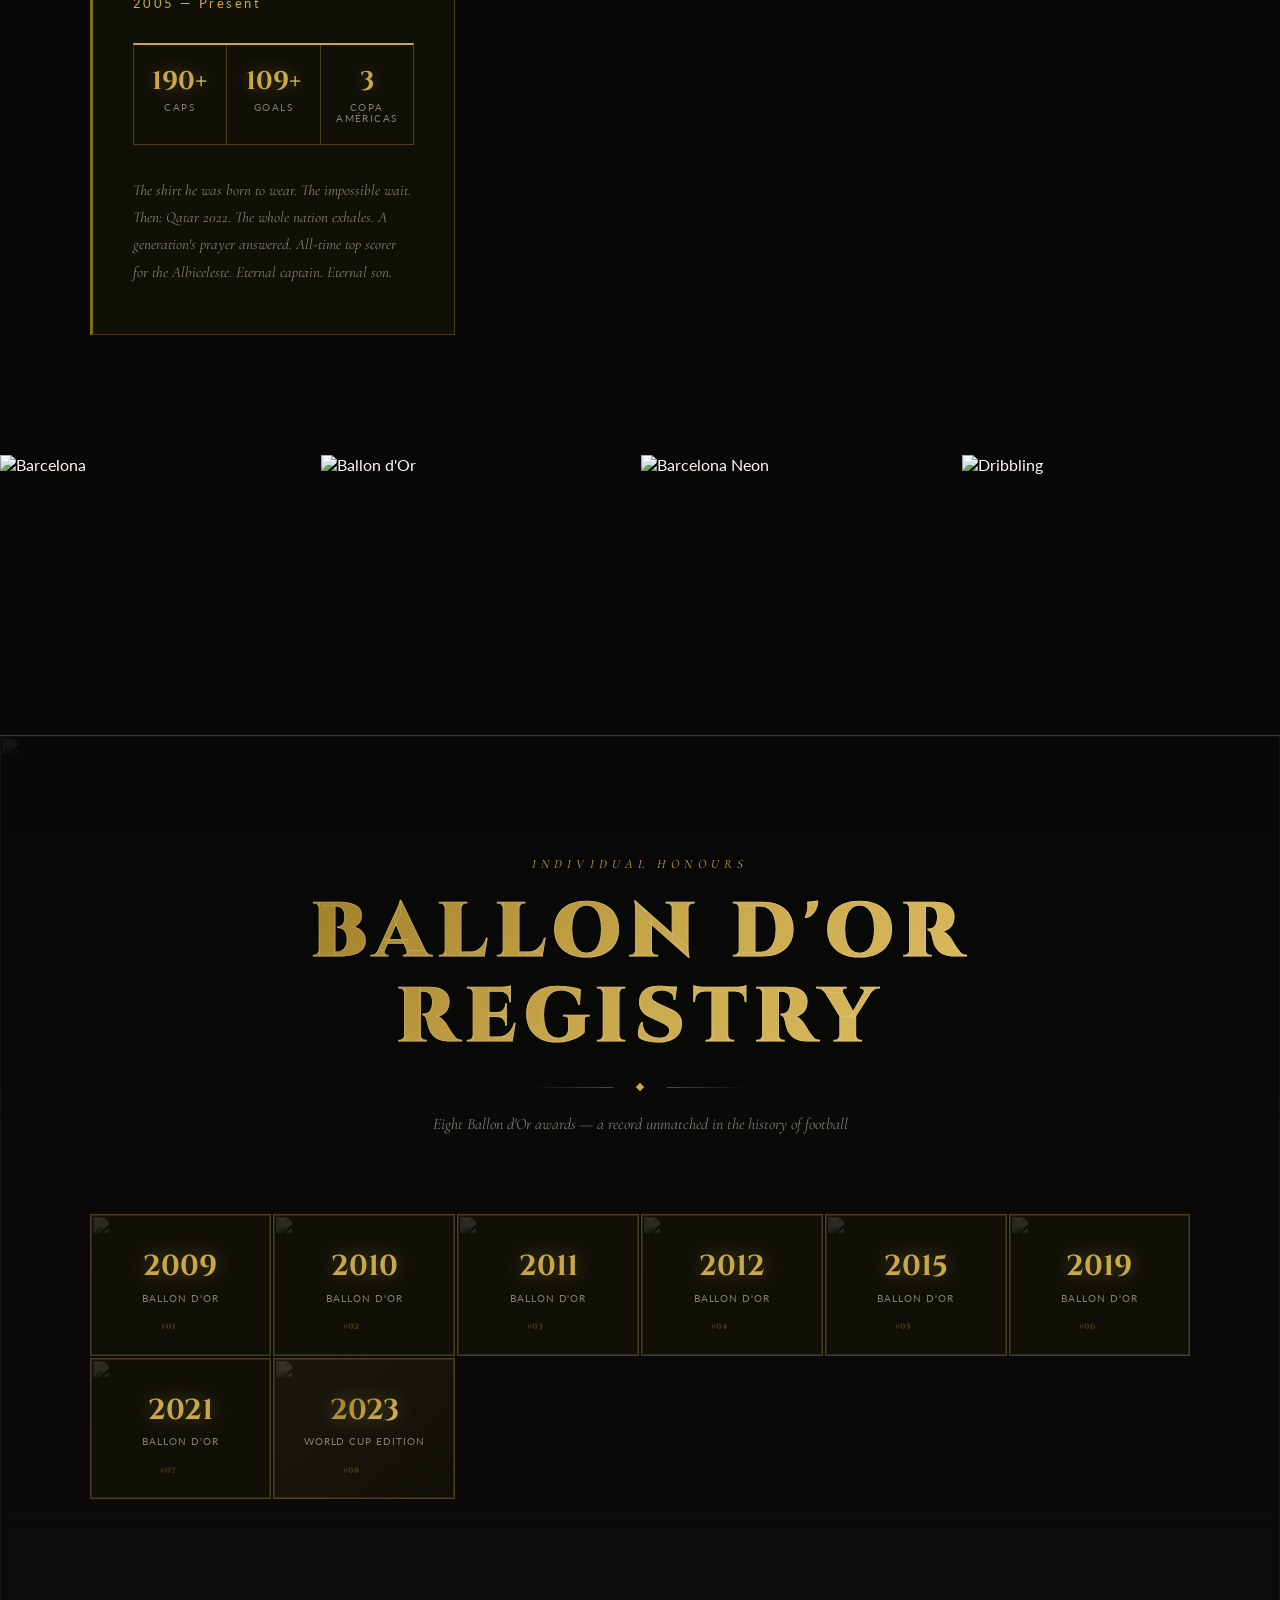
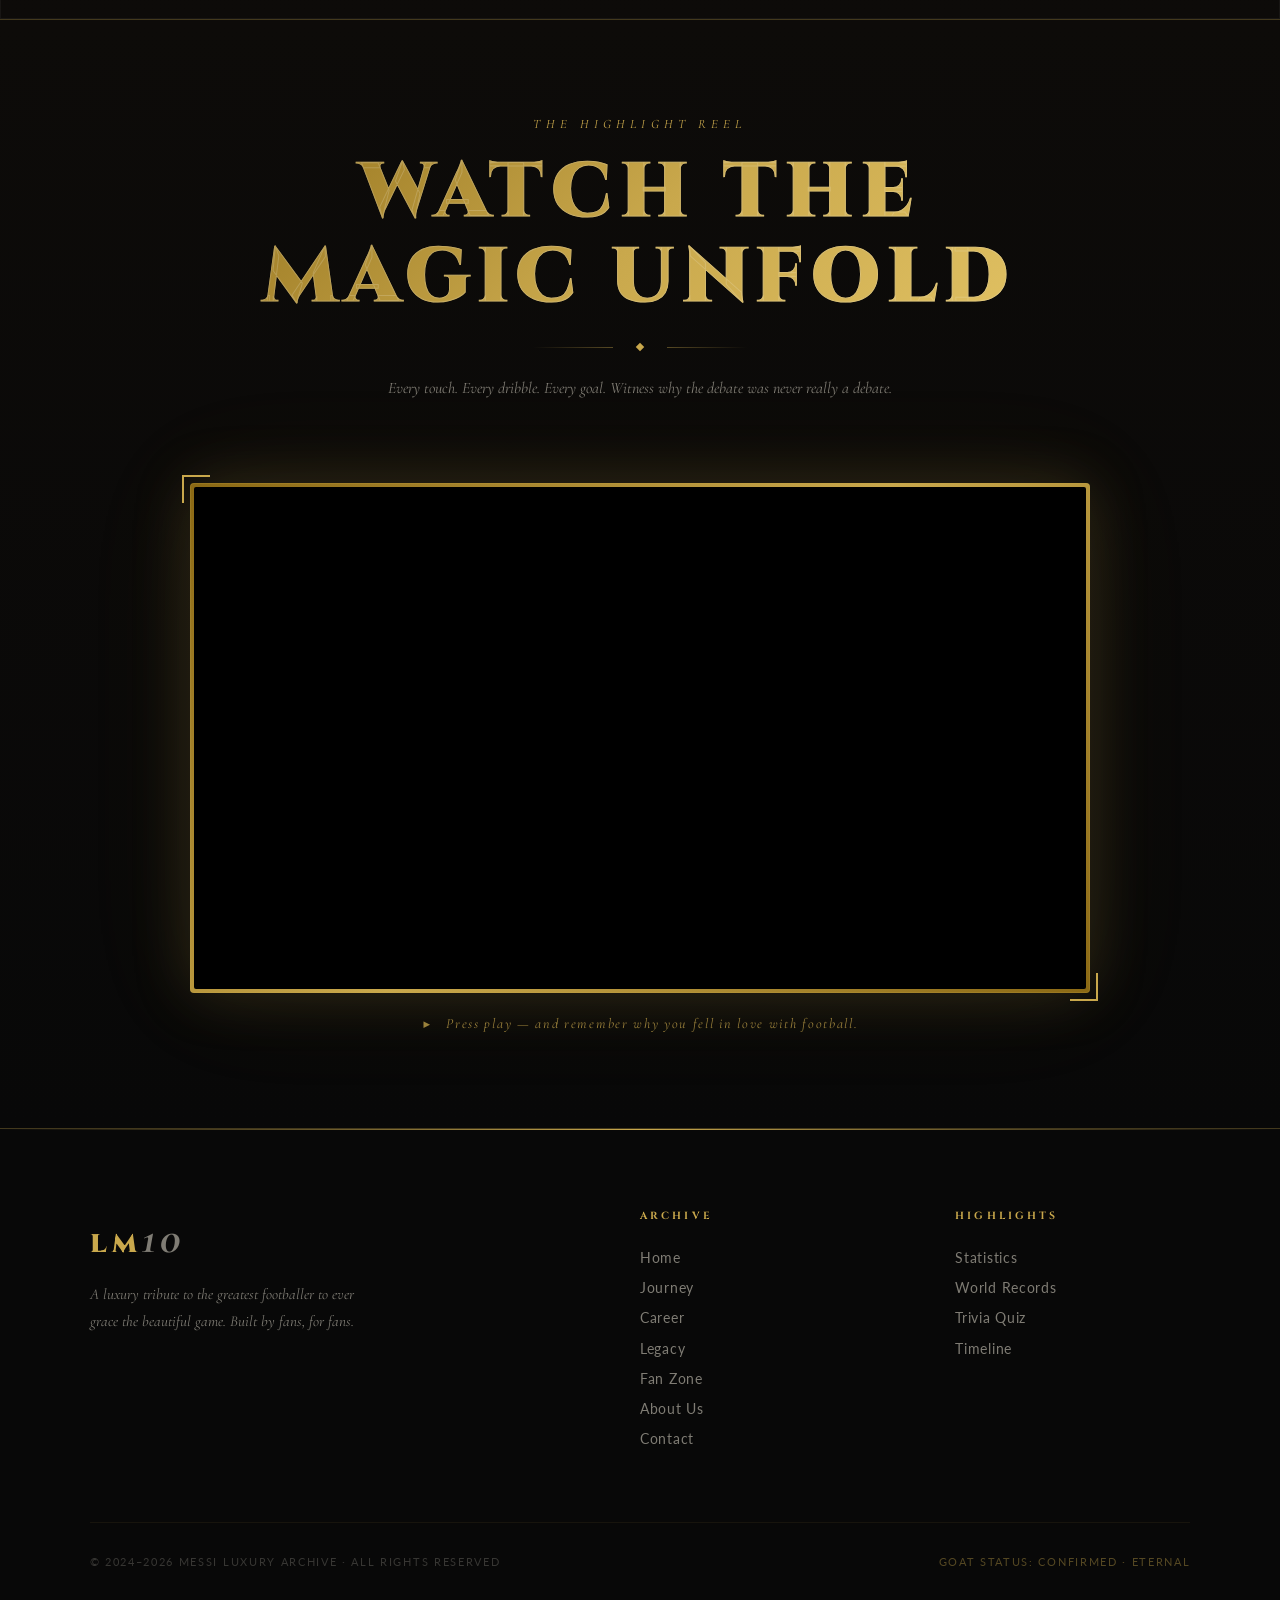
==== commit ab4ac8da: "Update career.html" ====
--- a/career.html
+++ b/career.html
@@ -487,10 +487,11 @@
   <div class="video-wrapper">
     <div class="video-frame-border">
       <iframe
-        src="https://youtu.be/nFg0N_JesWs?si=gTcQYb2B9XAfRu94"
+        src="https://www.youtube.com/embed/w10xwfkU4h0?si=0lOUMKILdyaIteOx"
         title="Messi — The Highlight Reel"
         frameborder="0"
-        allow="accelerometer; clipboard-write; encrypted-media; gyroscope; picture-in-picture; web-share"
+        allow="accelerometer; autoplay; clipboard-write; encrypted-media; gyroscope; picture-in-picture; web-share"
+        referrerpolicy="strict-origin-when-cross-origin"
         allowfullscreen
         loading="lazy">
       </iframe>
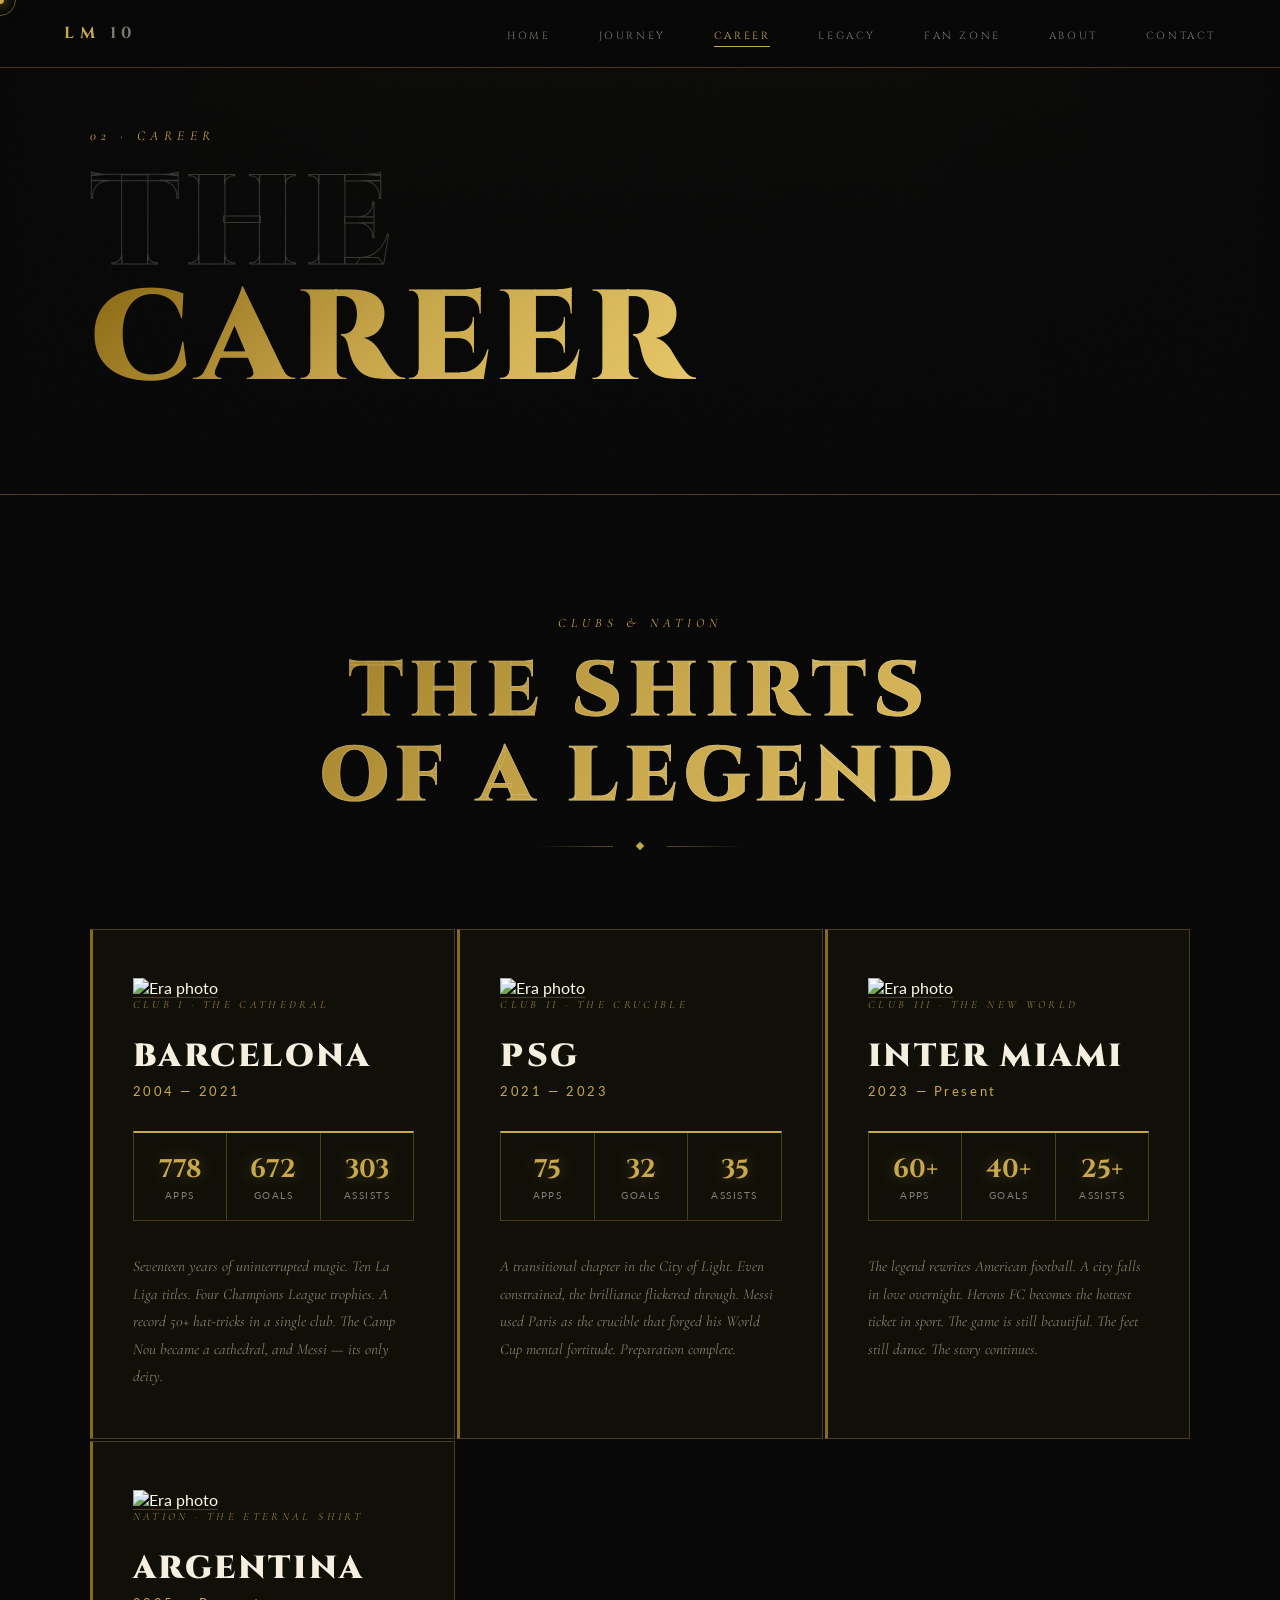
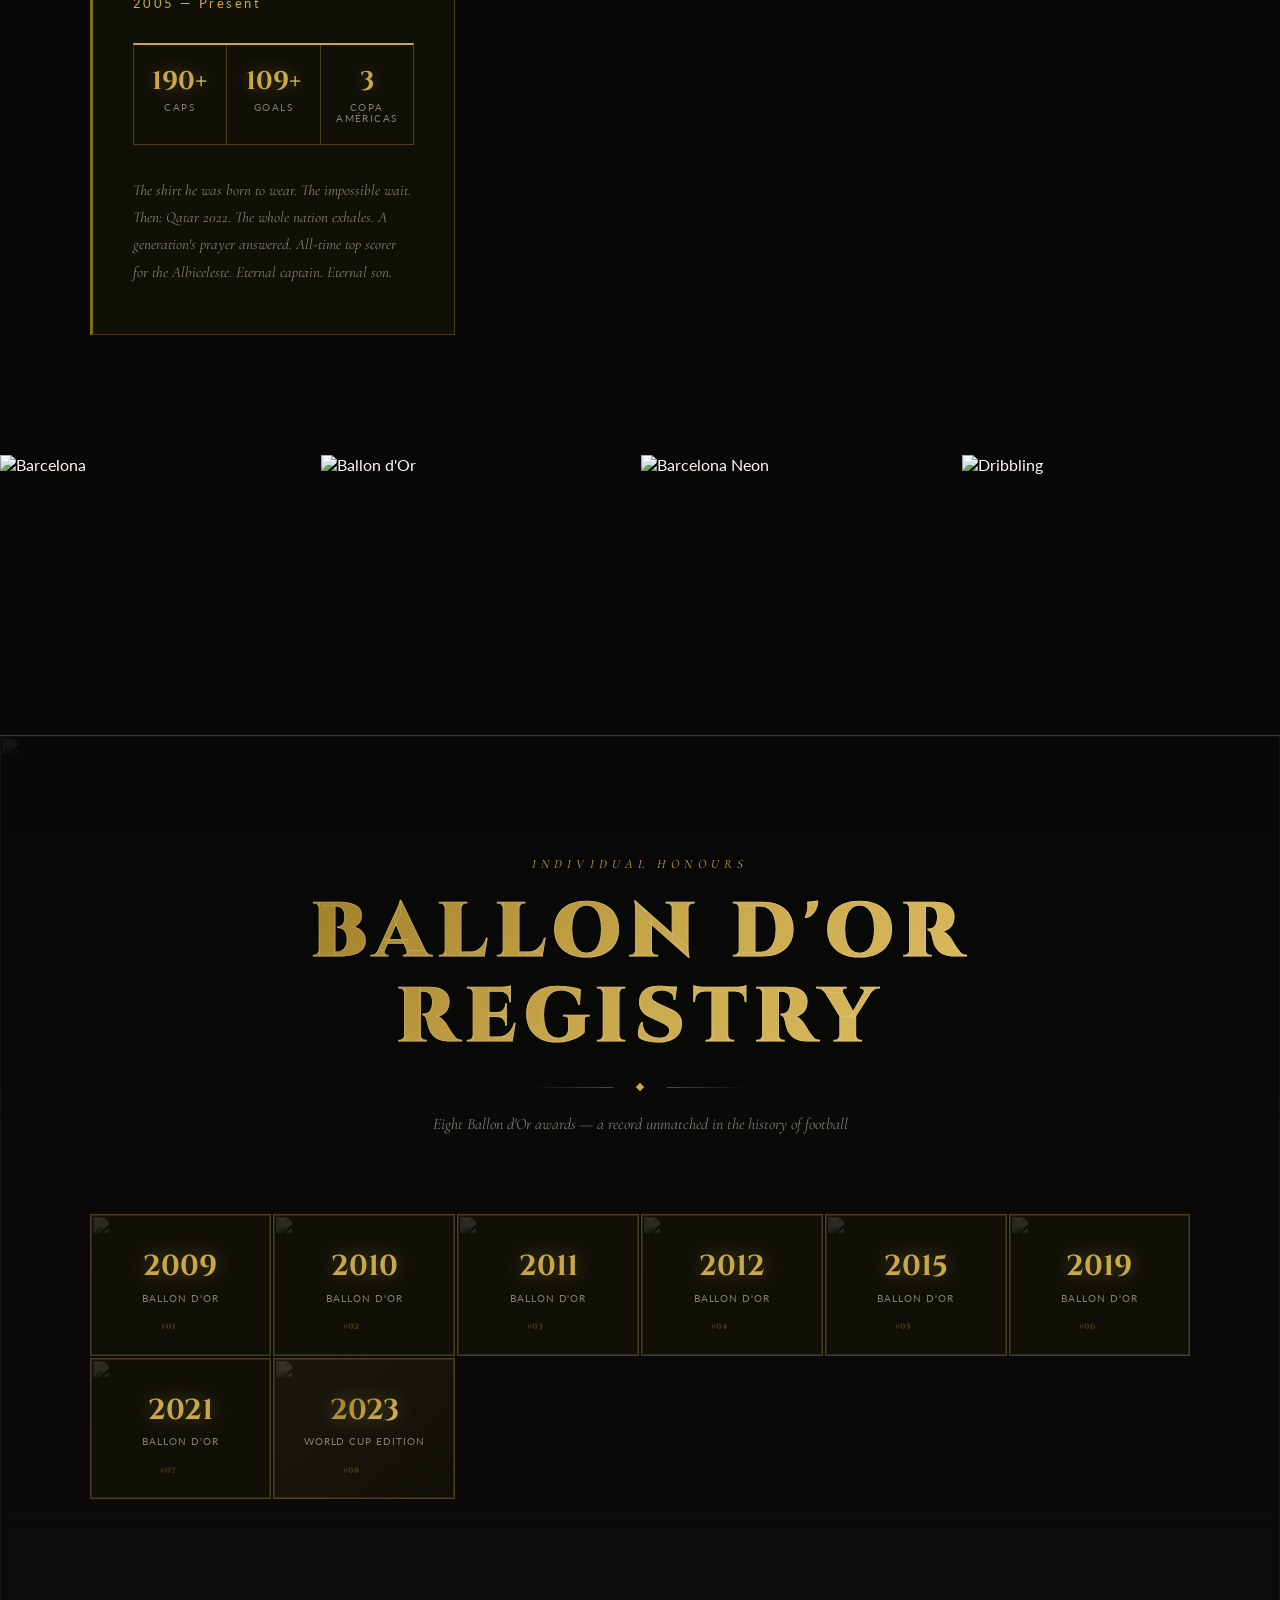
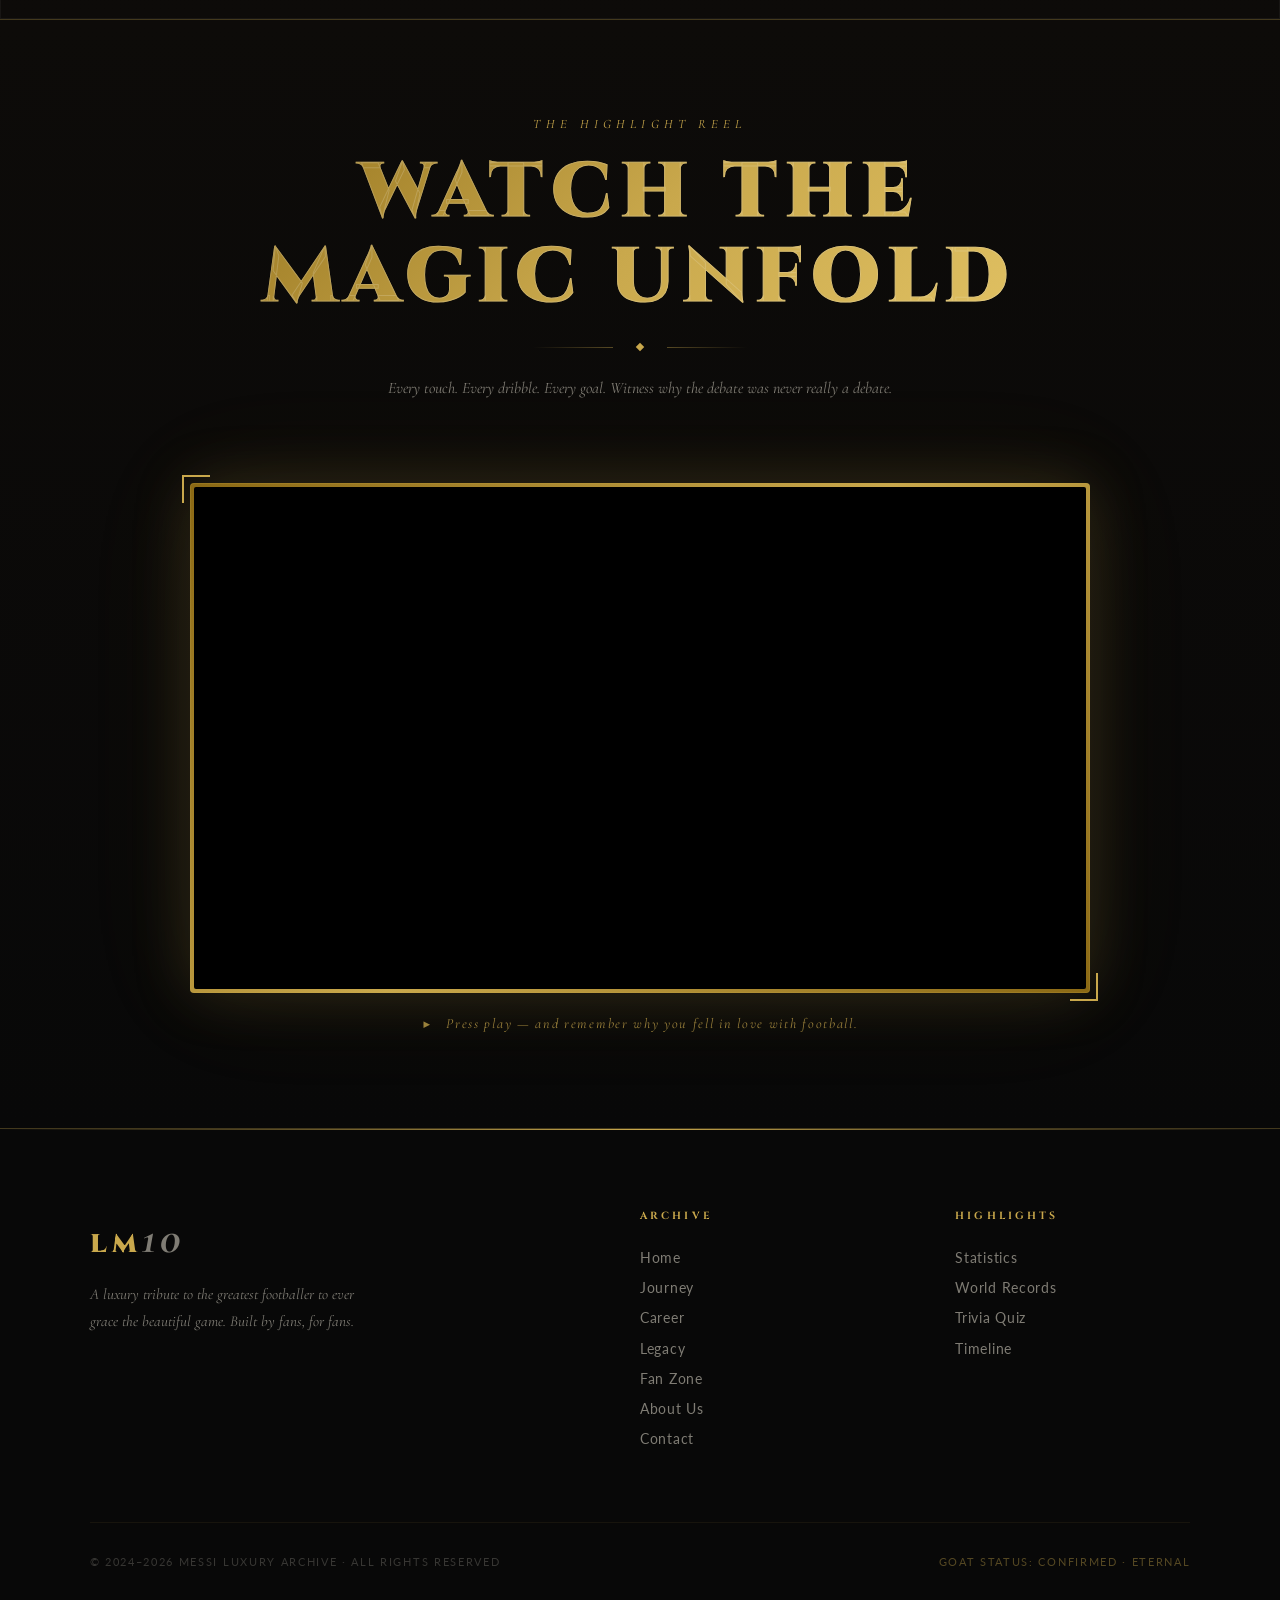
==== commit d66b1641: "Update career.html" ====
--- a/career.html
+++ b/career.html
@@ -487,7 +487,7 @@
   <div class="video-wrapper">
     <div class="video-frame-border">
       <iframe
-        src="https://www.youtube.com/embed/w10xwfkU4h0?si=0lOUMKILdyaIteOx"
+        src="https://www.youtube.com/embed/SgXC2HqANUY?si=0C_xkVGiC2-3wuZW"
         title="Messi — The Highlight Reel"
         frameborder="0"
         allow="accelerometer; autoplay; clipboard-write; encrypted-media; gyroscope; picture-in-picture; web-share"
